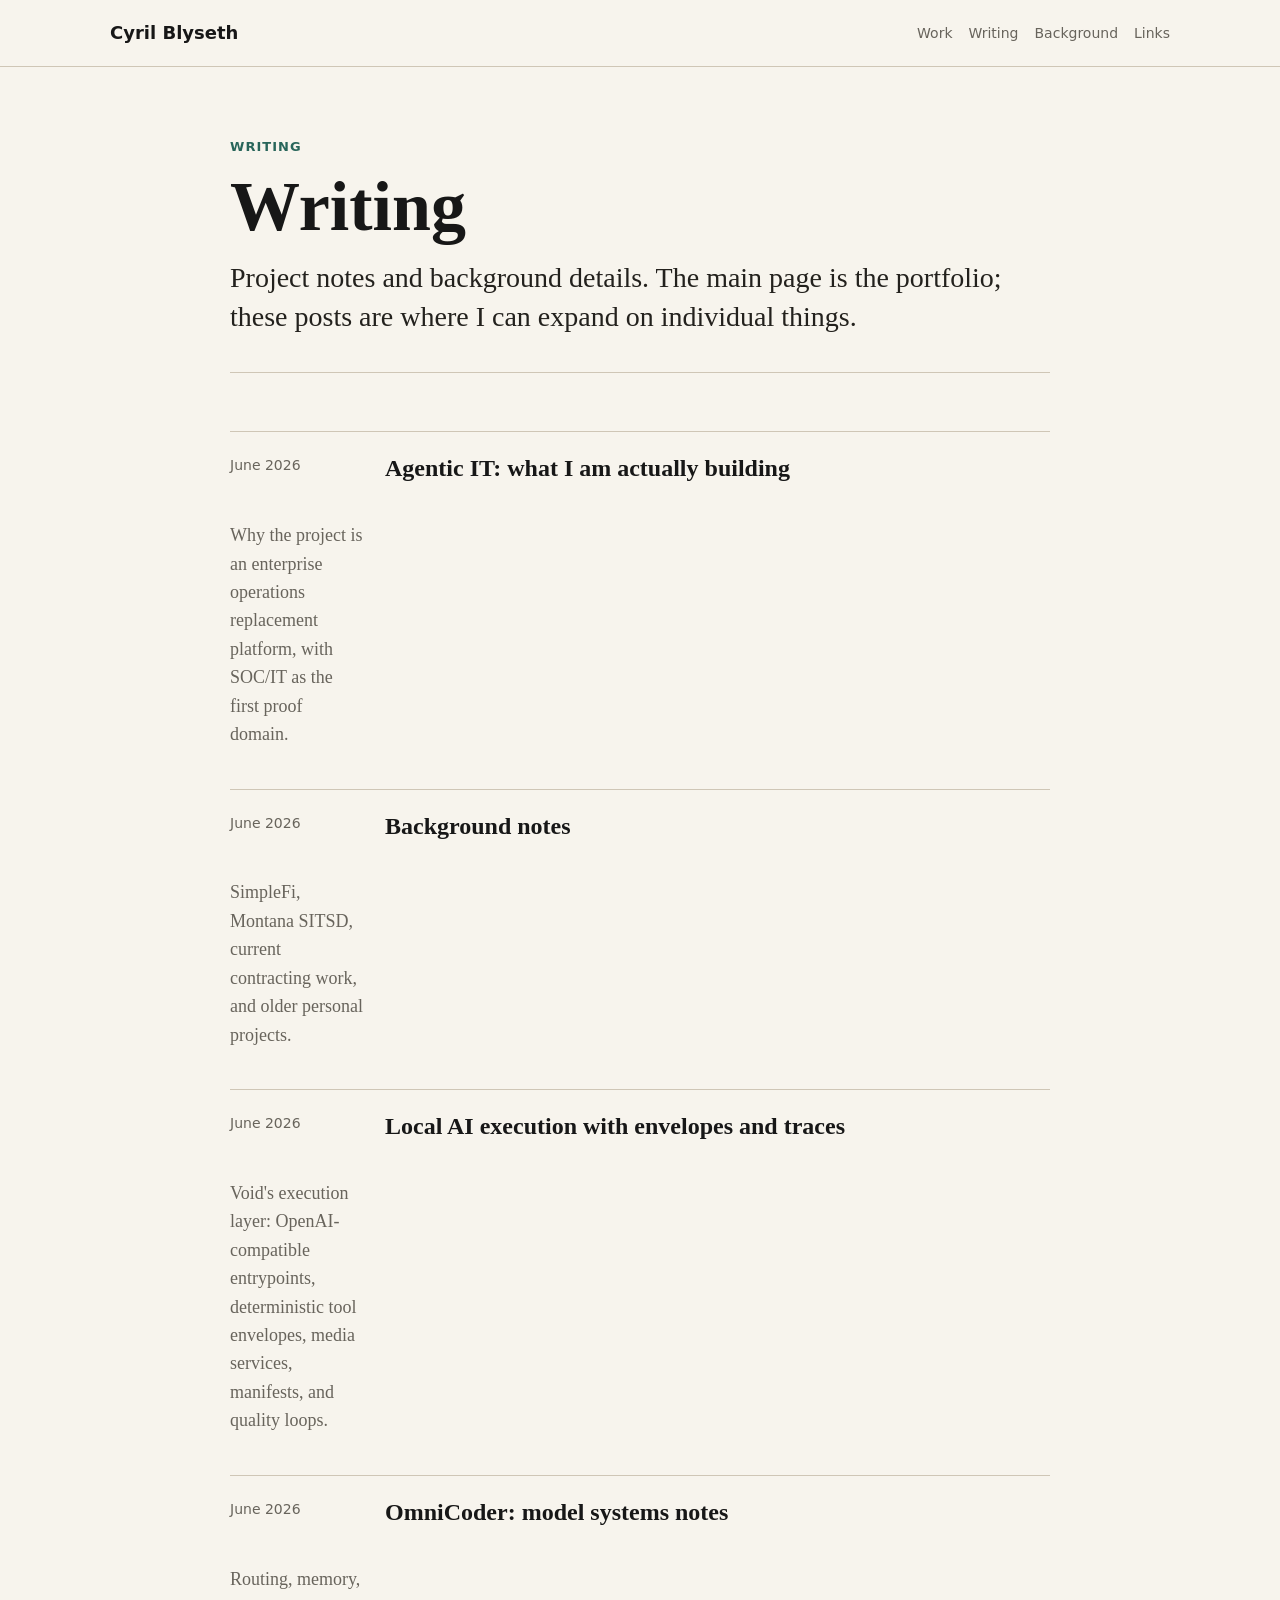
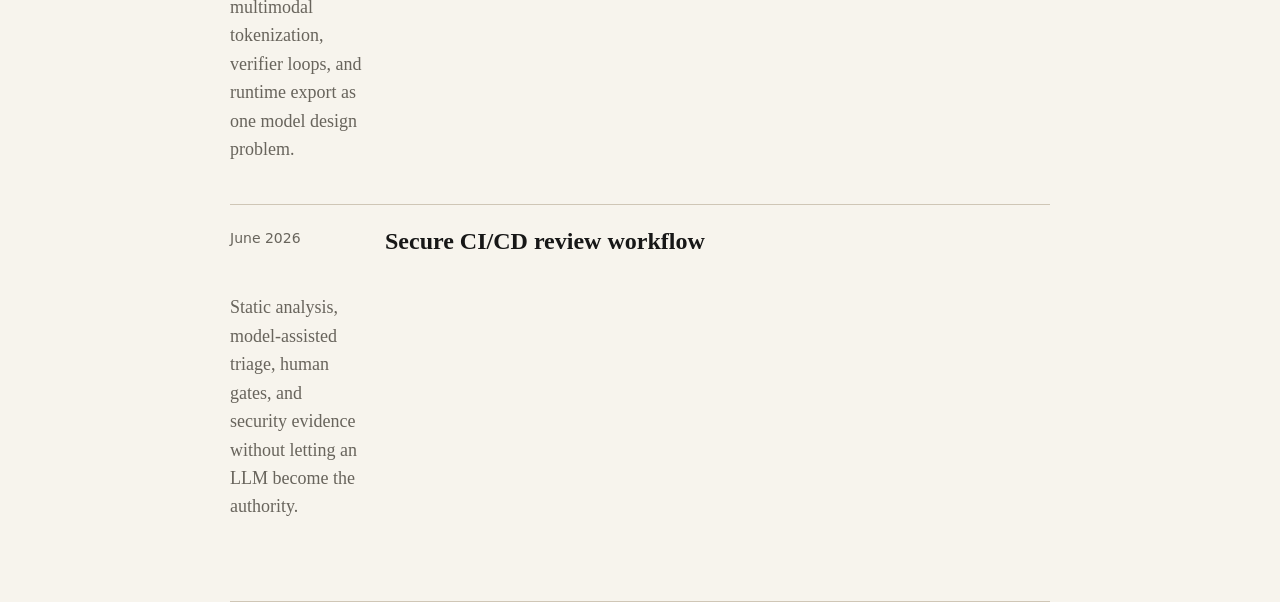
==== blog/index.html @ df4adbe0 "Redesign portfolio site" ====
<!DOCTYPE html>
<html lang="en">
<head>
  <meta charset="UTF-8">
  <meta name="viewport" content="width=device-width, initial-scale=1.0">
  <title>Writing | Cyril Blyseth</title>
  <meta name="description" content="Writing and project notes by Cyril Blyseth on agentic IT, local AI execution, omnimodal model systems, secure CI/CD automation, and background notes.">
  <meta name="robots" content="index, follow">
  <meta name="theme-color" content="#f7f4ed">
  <link rel="icon" href="../favicon.svg" type="image/svg+xml">
  <link rel="stylesheet" href="../styles.css">
</head>
<body>
  <header class="site-header">
    <div class="wrap nav">
      <a class="brand" href="../">Cyril Blyseth</a>
      <nav class="nav-links" aria-label="Primary navigation">
        <a href="../#work">Work</a>
        <a href="./">Writing</a>
        <a href="../#background">Background</a>
        <a href="../#links">Links</a>
      </nav>
    </div>
  </header>

  <main class="blog-shell">
    <section class="blog-hero">
      <p class="eyebrow">Writing</p>
      <h1>Writing</h1>
      <p class="lead">
        Project notes and background details. The main page is the portfolio;
        these posts are where I can expand on individual things.
      </p>
    </section>

    <section class="section">
      <div class="post-list">
        <a class="post-link" href="agentic-operations-control-plane.html">
          <span>June 2026</span>
          <strong>Agentic IT: what I am actually building</strong>
          <p>Why the project is an enterprise operations replacement platform, with SOC/IT as the first proof domain.</p>
        </a>
        <a class="post-link" href="from-ocr-to-agents.html">
          <span>June 2026</span>
          <strong>Background notes</strong>
          <p>SimpleFi, Montana SITSD, current contracting work, and older personal projects.</p>
        </a>
        <a class="post-link" href="local-ai-that-does-real-work.html">
          <span>June 2026</span>
          <strong>Local AI execution with envelopes and traces</strong>
          <p>Void's execution layer: OpenAI-compatible entrypoints, deterministic tool envelopes, media services, manifests, and quality loops.</p>
        </a>
        <a class="post-link" href="omnicoder-model-systems-notes.html">
          <span>June 2026</span>
          <strong>OmniCoder: model systems notes</strong>
          <p>Routing, memory, multimodal tokenization, verifier loops, and runtime export as one model design problem.</p>
        </a>
        <a class="post-link" href="secure-cicd-ai-review.html">
          <span>June 2026</span>
          <strong>Secure CI/CD review workflow</strong>
          <p>Static analysis, model-assisted triage, human gates, and security evidence without letting an LLM become the authority.</p>
        </a>
      </div>
    </section>
  </main>
</body>
</html>
---- styles.css ----
:root {
  --paper: #f7f4ed;
  --paper-2: #fffdf8;
  --ink: #171717;
  --muted: #68645c;
  --soft: #dfd8ca;
  --line: #cfc6b6;
  --accent: #28655a;
  --accent-2: #8a4b2c;
  --code: #23211d;
}

* {
  box-sizing: border-box;
}

html {
  scroll-behavior: smooth;
}

body {
  margin: 0;
  background: var(--paper);
  color: var(--ink);
  font-family: ui-serif, Georgia, "Times New Roman", serif;
  font-size: 18px;
  line-height: 1.58;
  letter-spacing: 0;
}

a {
  color: inherit;
  text-decoration-thickness: 1px;
  text-underline-offset: 0.18em;
}

.wrap {
  width: min(1060px, calc(100% - 40px));
  margin: 0 auto;
}

.site-header {
  position: sticky;
  top: 0;
  z-index: 20;
  background: rgba(247, 244, 237, 0.94);
  border-bottom: 1px solid var(--line);
  backdrop-filter: blur(14px);
}

.nav {
  min-height: 66px;
  display: flex;
  align-items: center;
  justify-content: space-between;
  gap: 20px;
}

.brand {
  font-family: ui-sans-serif, system-ui, -apple-system, BlinkMacSystemFont, "Segoe UI", sans-serif;
  font-weight: 780;
  text-decoration: none;
}

.nav-links,
.link-grid,
.post-nav {
  display: flex;
  align-items: center;
  gap: 16px;
  flex-wrap: wrap;
}

.nav-links a,
.link-grid a,
.post-nav a {
  font-family: ui-sans-serif, system-ui, -apple-system, BlinkMacSystemFont, "Segoe UI", sans-serif;
  font-size: 14px;
  color: var(--muted);
  text-decoration: none;
}

.nav-links a:hover,
.link-grid a:hover,
.post-nav a:hover {
  color: var(--ink);
  text-decoration: underline;
  text-underline-offset: 0.22em;
}

.hero {
  padding: 88px 0 58px;
  border-bottom: 1px solid var(--line);
}

.resume-hero {
  max-width: 1060px;
}

.resume-hero .lead,
.resume-hero p {
  max-width: 820px;
}

.eyebrow {
  margin: 0 0 12px;
  color: var(--accent);
  font-family: ui-sans-serif, system-ui, -apple-system, BlinkMacSystemFont, "Segoe UI", sans-serif;
  font-size: 13px;
  font-weight: 760;
  letter-spacing: 0.08em;
  text-transform: uppercase;
}

h1,
h2,
h3 {
  margin: 0;
  line-height: 1.05;
  letter-spacing: 0;
}

h1 {
  max-width: 920px;
  font-size: clamp(44px, 7vw, 84px);
}

h2 {
  max-width: 780px;
  font-size: clamp(30px, 4vw, 48px);
}

h3 {
  font-size: clamp(22px, 2.2vw, 30px);
}

p {
  margin: 16px 0 0;
}

.lead {
  color: var(--code);
  font-size: clamp(21px, 2.5vw, 28px);
  line-height: 1.38;
}

.hero-grid {
  display: grid;
  grid-template-columns: minmax(0, 1.4fr) minmax(280px, 0.72fr);
  gap: 34px;
  align-items: start;
  margin-top: 30px;
}

.alt-hero {
  align-items: center;
  border-bottom: 1px solid var(--line);
  display: grid;
  gap: 44px;
  grid-template-columns: minmax(0, 1fr) minmax(260px, 360px);
  padding: 76px 0 58px;
}

.alt-hero-copy p {
  max-width: 760px;
}

.profile-figure {
  margin: 0;
}

.profile-figure img {
  aspect-ratio: 1;
  border: 1px solid var(--line);
  display: block;
  height: auto;
  object-fit: cover;
  object-position: center 32%;
  width: 100%;
}

.tag-row {
  display: flex;
  flex-wrap: wrap;
  gap: 8px;
  margin-top: 22px;
}

.tag-row span {
  border: 1px solid var(--line);
  color: var(--muted);
  font-family: ui-sans-serif, system-ui, -apple-system, BlinkMacSystemFont, "Segoe UI", sans-serif;
  font-size: 13px;
  padding: 5px 8px;
}

.note-card {
  border: 1px solid var(--line);
  background: var(--paper-2);
  padding: 24px;
}

.note-card h2 {
  font-size: 22px;
}

.section {
  padding: 58px 0;
  border-bottom: 1px solid var(--line);
}

section[id] {
  scroll-margin-top: 88px;
}

.section-head {
  display: grid;
  grid-template-columns: minmax(180px, 0.34fr) minmax(0, 1fr);
  gap: 30px;
  align-items: start;
  margin-bottom: 30px;
}

.project-list,
.post-list,
.timeline {
  display: grid;
  gap: 18px;
}

.stat-grid {
  display: grid;
  grid-template-columns: repeat(4, minmax(0, 1fr));
  gap: 18px;
}

.alt-stats {
  display: grid;
  gap: 18px;
  grid-template-columns: repeat(4, minmax(0, 1fr));
}

.stat-grid article,
.alt-stats article {
  border-top: 1px solid var(--line);
  padding-top: 18px;
}

.stat-grid span,
.alt-stats span,
.resume-meta span {
  color: var(--muted);
  display: block;
  font-family: ui-sans-serif, system-ui, -apple-system, BlinkMacSystemFont, "Segoe UI", sans-serif;
  font-size: 13px;
  margin-bottom: 6px;
}

.stat-grid strong,
.alt-stats strong,
.resume-meta strong {
  display: block;
  line-height: 1.25;
}

.stat-grid p,
.alt-stats p {
  color: var(--muted);
  font-size: 16px;
  line-height: 1.45;
}

.resume-list {
  display: grid;
  gap: 26px;
}

.resume-list > article {
  border-top: 1px solid var(--line);
  display: grid;
  gap: 30px;
  grid-template-columns: minmax(180px, 0.34fr) minmax(0, 1fr);
  padding-top: 28px;
}

.resume-list h3 {
  font-size: clamp(22px, 2.2vw, 30px);
}

.resume-list ul {
  max-width: 780px;
}

.plain-list {
  border-top: 1px solid var(--line);
  padding-top: 8px;
}

.plain-list p {
  max-width: 820px;
  padding: 12px 0;
}

.plain-list p + p {
  border-top: 1px solid rgba(207, 198, 182, 0.7);
}

.belief-grid {
  display: grid;
  grid-template-columns: repeat(2, minmax(0, 1fr));
  gap: 18px;
}

.belief-grid article {
  border-top: 1px solid var(--line);
  padding-top: 22px;
}

.belief-grid h3 {
  font-size: clamp(22px, 2.1vw, 28px);
}

.belief-grid p {
  max-width: 480px;
}

.system-grid {
  display: grid;
  gap: 20px;
  grid-template-columns: repeat(3, minmax(0, 1fr));
}

.system-card {
  border-top: 1px solid var(--line);
  display: flex;
  flex-direction: column;
  gap: 14px;
  padding-top: 22px;
}

.system-card h3 {
  font-size: clamp(24px, 2.5vw, 34px);
}

.system-card p,
.system-card ul {
  margin-top: 0;
}

.project-actions {
  display: flex;
  flex-wrap: wrap;
  gap: 8px;
  margin-top: auto;
}

.project-actions a {
  border: 1px solid var(--line);
  color: var(--accent);
  font-family: ui-sans-serif, system-ui, -apple-system, BlinkMacSystemFont, "Segoe UI", sans-serif;
  font-size: 13px;
  padding: 6px 9px;
  text-decoration: none;
}

.project-actions a:hover {
  border-color: var(--accent);
  color: var(--ink);
}

.compact-resume p {
  max-width: 760px;
}

.project-row {
  display: grid;
  grid-template-columns: minmax(180px, 0.34fr) minmax(0, 1fr);
  gap: 30px;
  padding: 28px 0;
  border-top: 1px solid var(--line);
}

.project-meta {
  display: flex;
  flex-direction: column;
  gap: 8px;
  color: var(--muted);
  font-family: ui-sans-serif, system-ui, -apple-system, BlinkMacSystemFont, "Segoe UI", sans-serif;
  font-size: 14px;
}

.project-meta a {
  color: var(--accent);
}

.project-body p,
.project-body ul {
  max-width: 760px;
}

ul {
  margin: 16px 0 0;
  padding-left: 22px;
}

li + li {
  margin-top: 8px;
}

.post-link {
  display: grid;
  grid-template-columns: minmax(120px, 0.2fr) minmax(0, 1fr);
  gap: 22px;
  padding: 22px 0;
  border-top: 1px solid var(--line);
  text-decoration: none;
}

.post-link span,
.timeline span,
.byline {
  color: var(--muted);
  font-family: ui-sans-serif, system-ui, -apple-system, BlinkMacSystemFont, "Segoe UI", sans-serif;
  font-size: 14px;
}

.post-link strong {
  display: block;
  font-size: 24px;
  line-height: 1.2;
}

.post-link p {
  color: var(--muted);
  max-width: 760px;
}

.timeline article {
  display: grid;
  grid-template-columns: minmax(120px, 0.2fr) minmax(0, 1fr);
  gap: 22px;
  padding: 22px 0;
  border-top: 1px solid var(--line);
}

.timeline p {
  max-width: 760px;
}

.compact {
  display: flex;
  align-items: end;
  justify-content: space-between;
  gap: 24px;
}

.site-footer {
  padding: 34px 0 46px;
  color: var(--muted);
  font-size: 15px;
}

.blog-shell {
  width: min(820px, calc(100% - 40px));
  margin: 0 auto;
}

.blog-hero {
  padding: 70px 0 36px;
  border-bottom: 1px solid var(--line);
}

.blog-hero h1 {
  font-size: clamp(40px, 6vw, 70px);
}

.article {
  padding: 44px 0 70px;
}

.article h2 {
  margin-top: 42px;
  font-size: clamp(28px, 4vw, 40px);
}

.article h3 {
  margin-top: 30px;
}

.article p,
.article ul,
.article pre {
  max-width: 760px;
}

.article code {
  color: var(--accent-2);
  font-size: 0.95em;
}

.article pre {
  overflow-x: auto;
  padding: 18px;
  background: #ebe4d6;
  border: 1px solid var(--line);
}

.article blockquote {
  margin: 28px 0;
  padding: 8px 0 8px 22px;
  border-left: 4px solid var(--accent);
  color: var(--code);
  font-size: 22px;
  line-height: 1.45;
}

@media (max-width: 760px) {
  body {
    font-size: 17px;
  }

  .nav {
    align-items: flex-start;
    flex-direction: column;
    padding: 14px 0;
  }

  .hero {
    padding-top: 54px;
  }

  .alt-hero {
    grid-template-columns: 1fr;
    padding-top: 54px;
  }

  .profile-figure {
    max-width: 260px;
  }

  .hero-grid,
  .belief-grid,
  .stat-grid,
  .alt-stats,
  .system-grid,
  .section-head,
  .resume-list > article,
  .project-row,
  .post-link,
  .timeline article {
    grid-template-columns: 1fr;
    gap: 14px;
  }

  .compact {
    align-items: flex-start;
    flex-direction: column;
  }
}
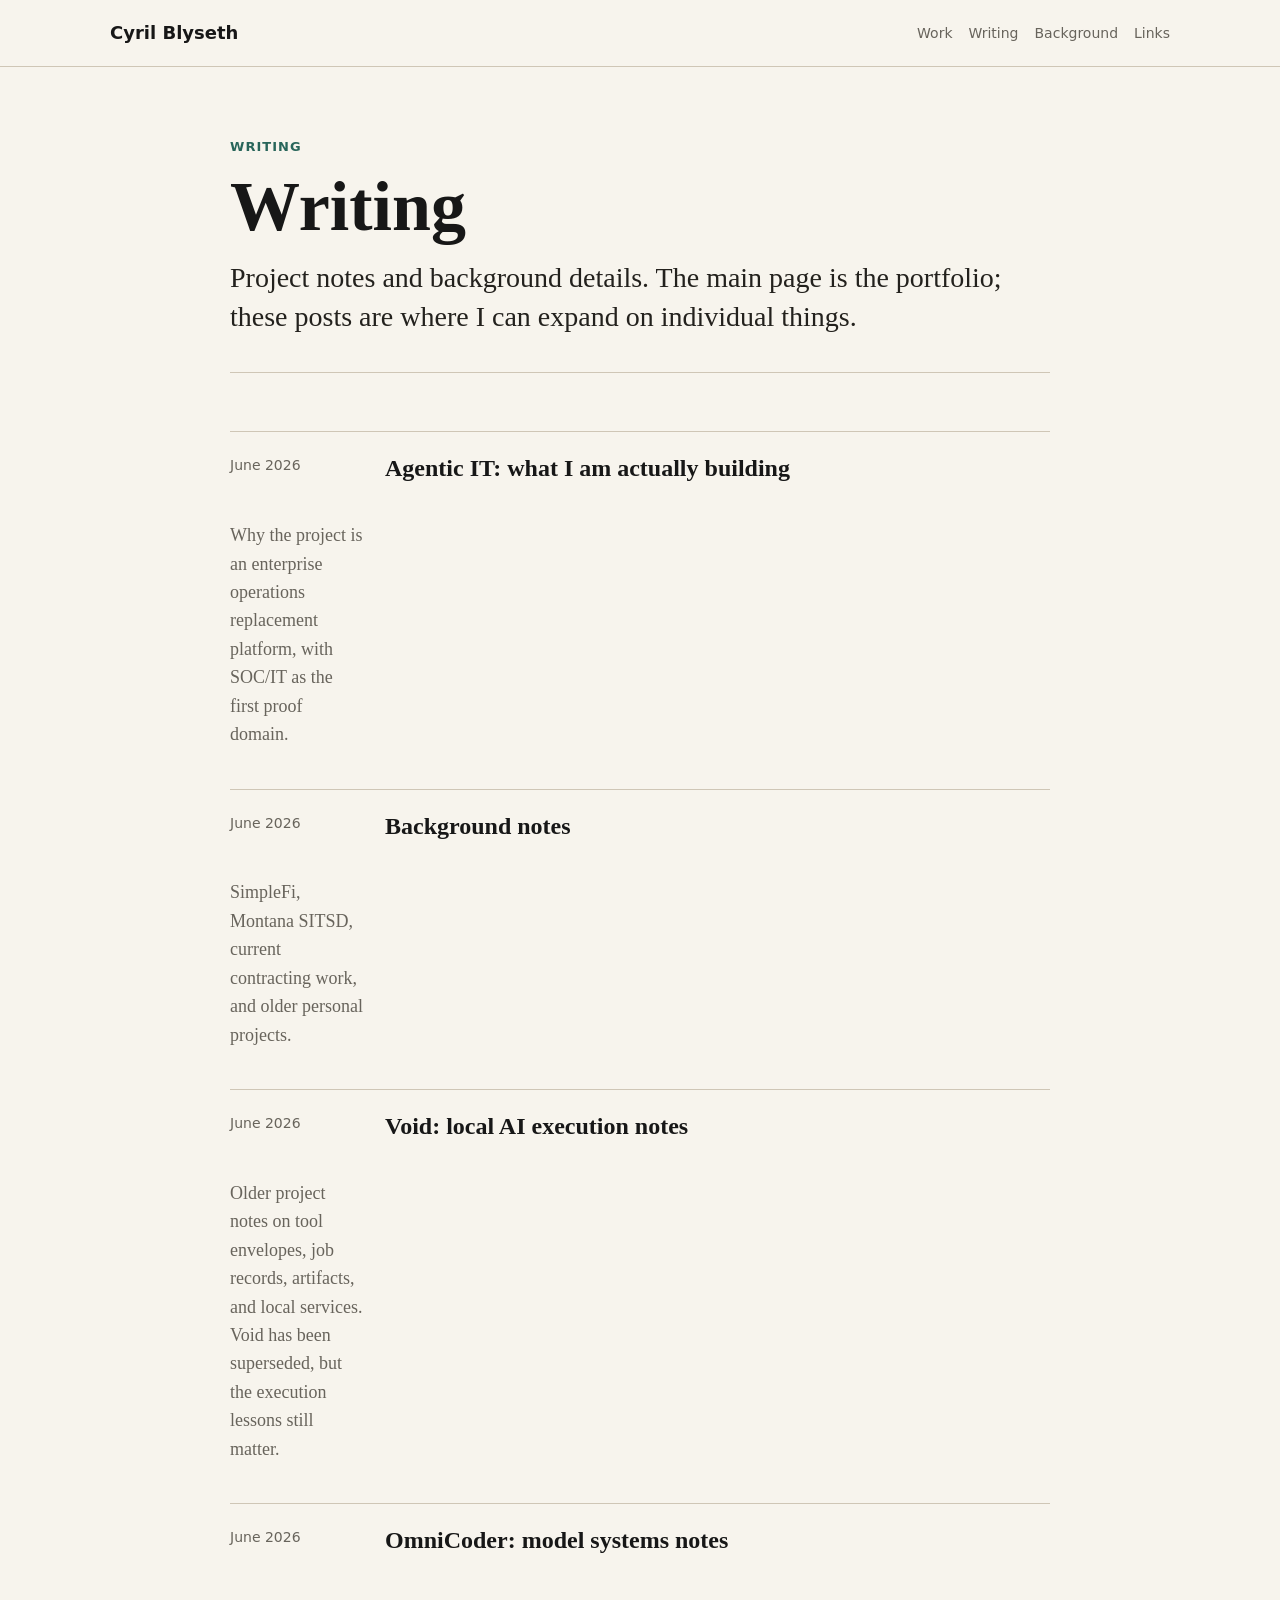
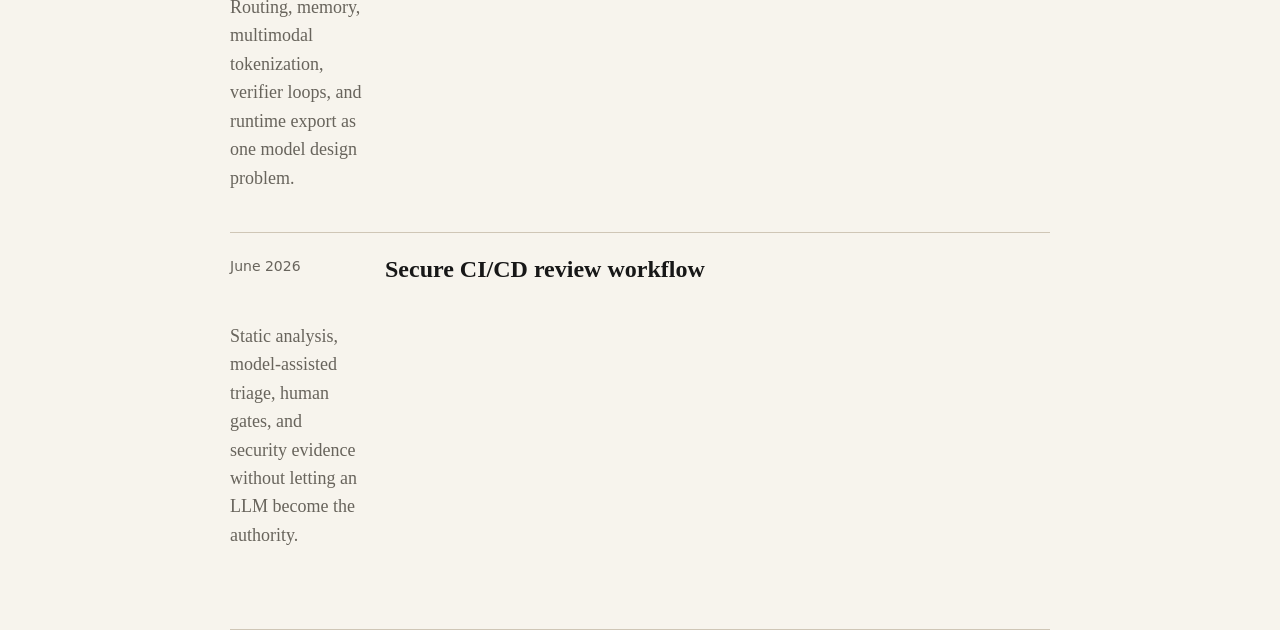
==== commit cfa9a5ae: "Clarify current portfolio work" ====
--- a/blog/index.html
+++ b/blog/index.html
@@ -4,7 +4,7 @@
   <meta charset="UTF-8">
   <meta name="viewport" content="width=device-width, initial-scale=1.0">
   <title>Writing | Cyril Blyseth</title>
-  <meta name="description" content="Writing and project notes by Cyril Blyseth on agentic IT, local AI execution, omnimodal model systems, secure CI/CD automation, and background notes.">
+  <meta name="description" content="Writing and project notes by Cyril Blyseth on agentic IT, older local AI execution work, omnimodal model systems, secure CI/CD automation, and background notes.">
   <meta name="robots" content="index, follow">
   <meta name="theme-color" content="#f7f4ed">
   <link rel="icon" href="../favicon.svg" type="image/svg+xml">
@@ -47,8 +47,8 @@
         </a>
         <a class="post-link" href="local-ai-that-does-real-work.html">
           <span>June 2026</span>
-          <strong>Local AI execution with envelopes and traces</strong>
-          <p>Void's execution layer: OpenAI-compatible entrypoints, deterministic tool envelopes, media services, manifests, and quality loops.</p>
+          <strong>Void: local AI execution notes</strong>
+          <p>Older project notes on tool envelopes, job records, artifacts, and local services. Void has been superseded, but the execution lessons still matter.</p>
         </a>
         <a class="post-link" href="omnicoder-model-systems-notes.html">
           <span>June 2026</span>
--- a/styles.css
+++ b/styles.css
@@ -336,6 +336,10 @@
   flex-direction: column;
   gap: 14px;
   padding-top: 22px;
+}
+
+.older-work {
+  margin-top: 42px;
 }
 
 .system-card h3 {
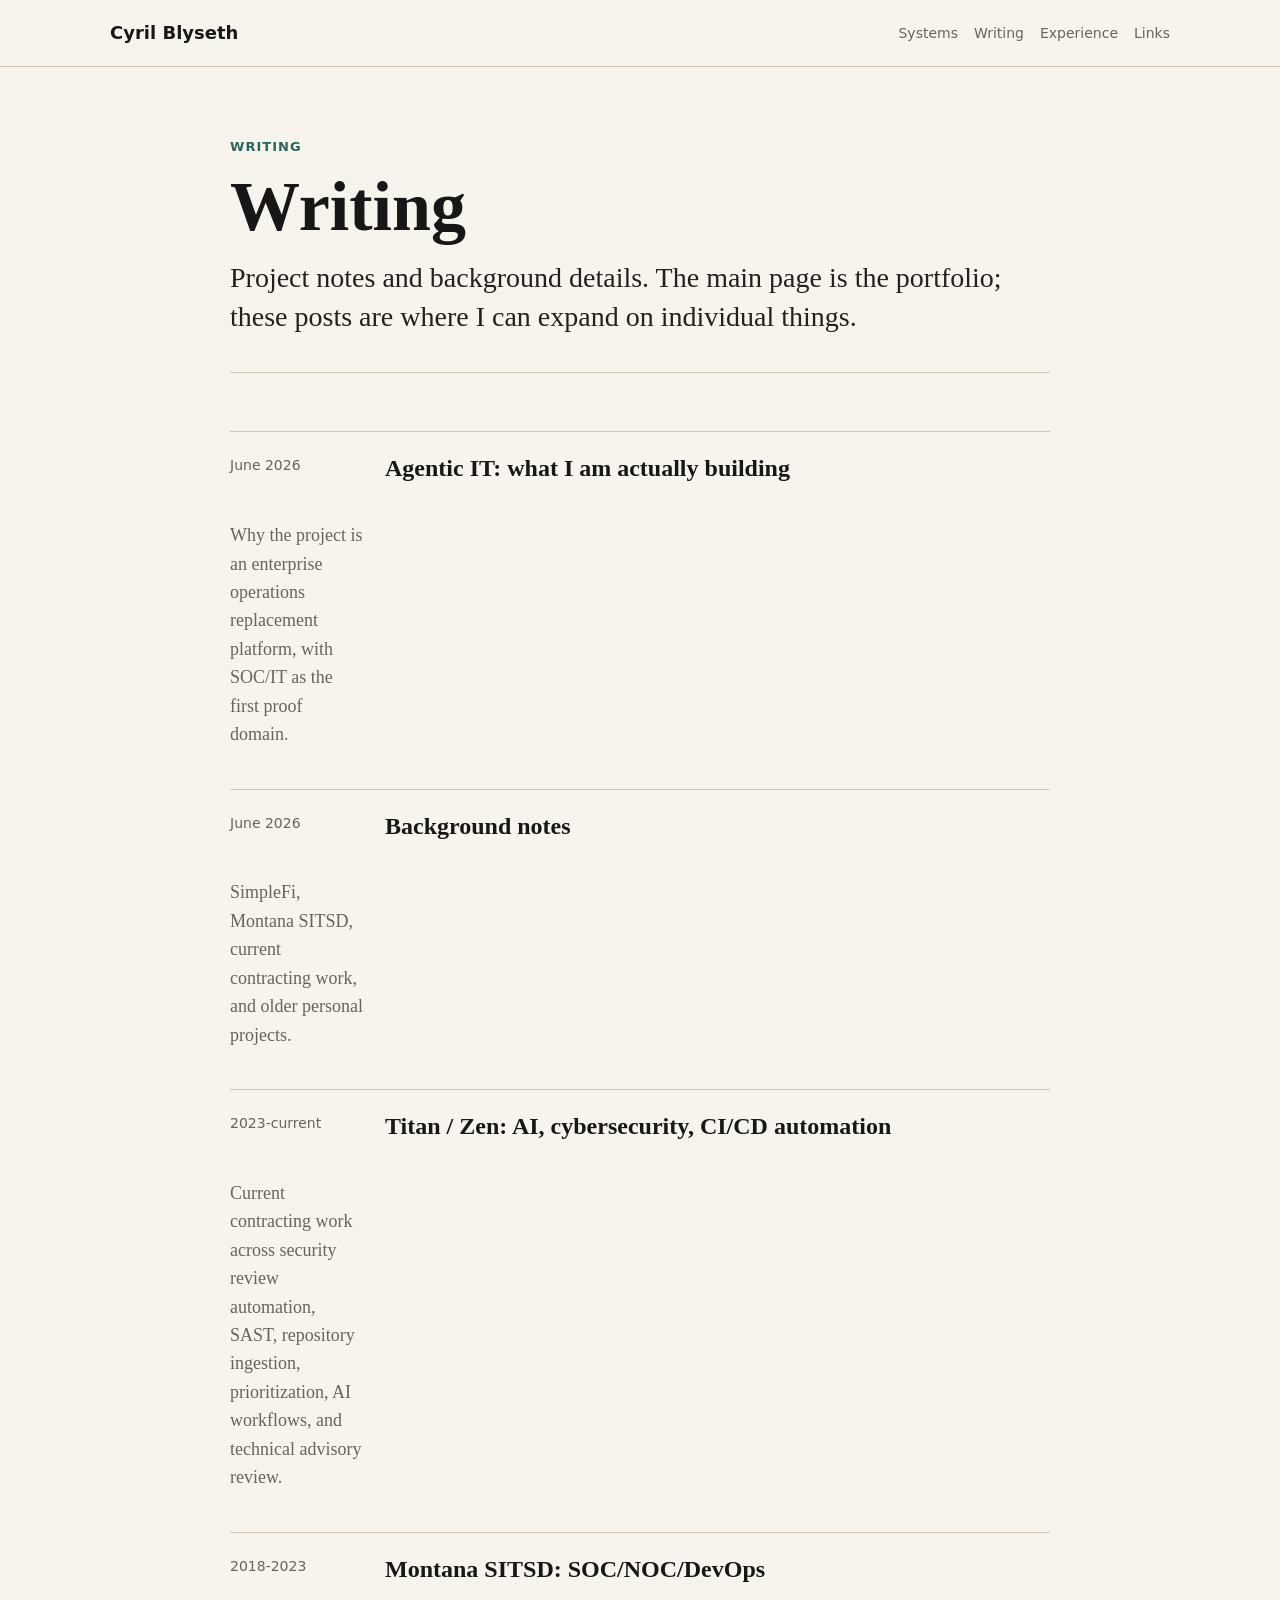
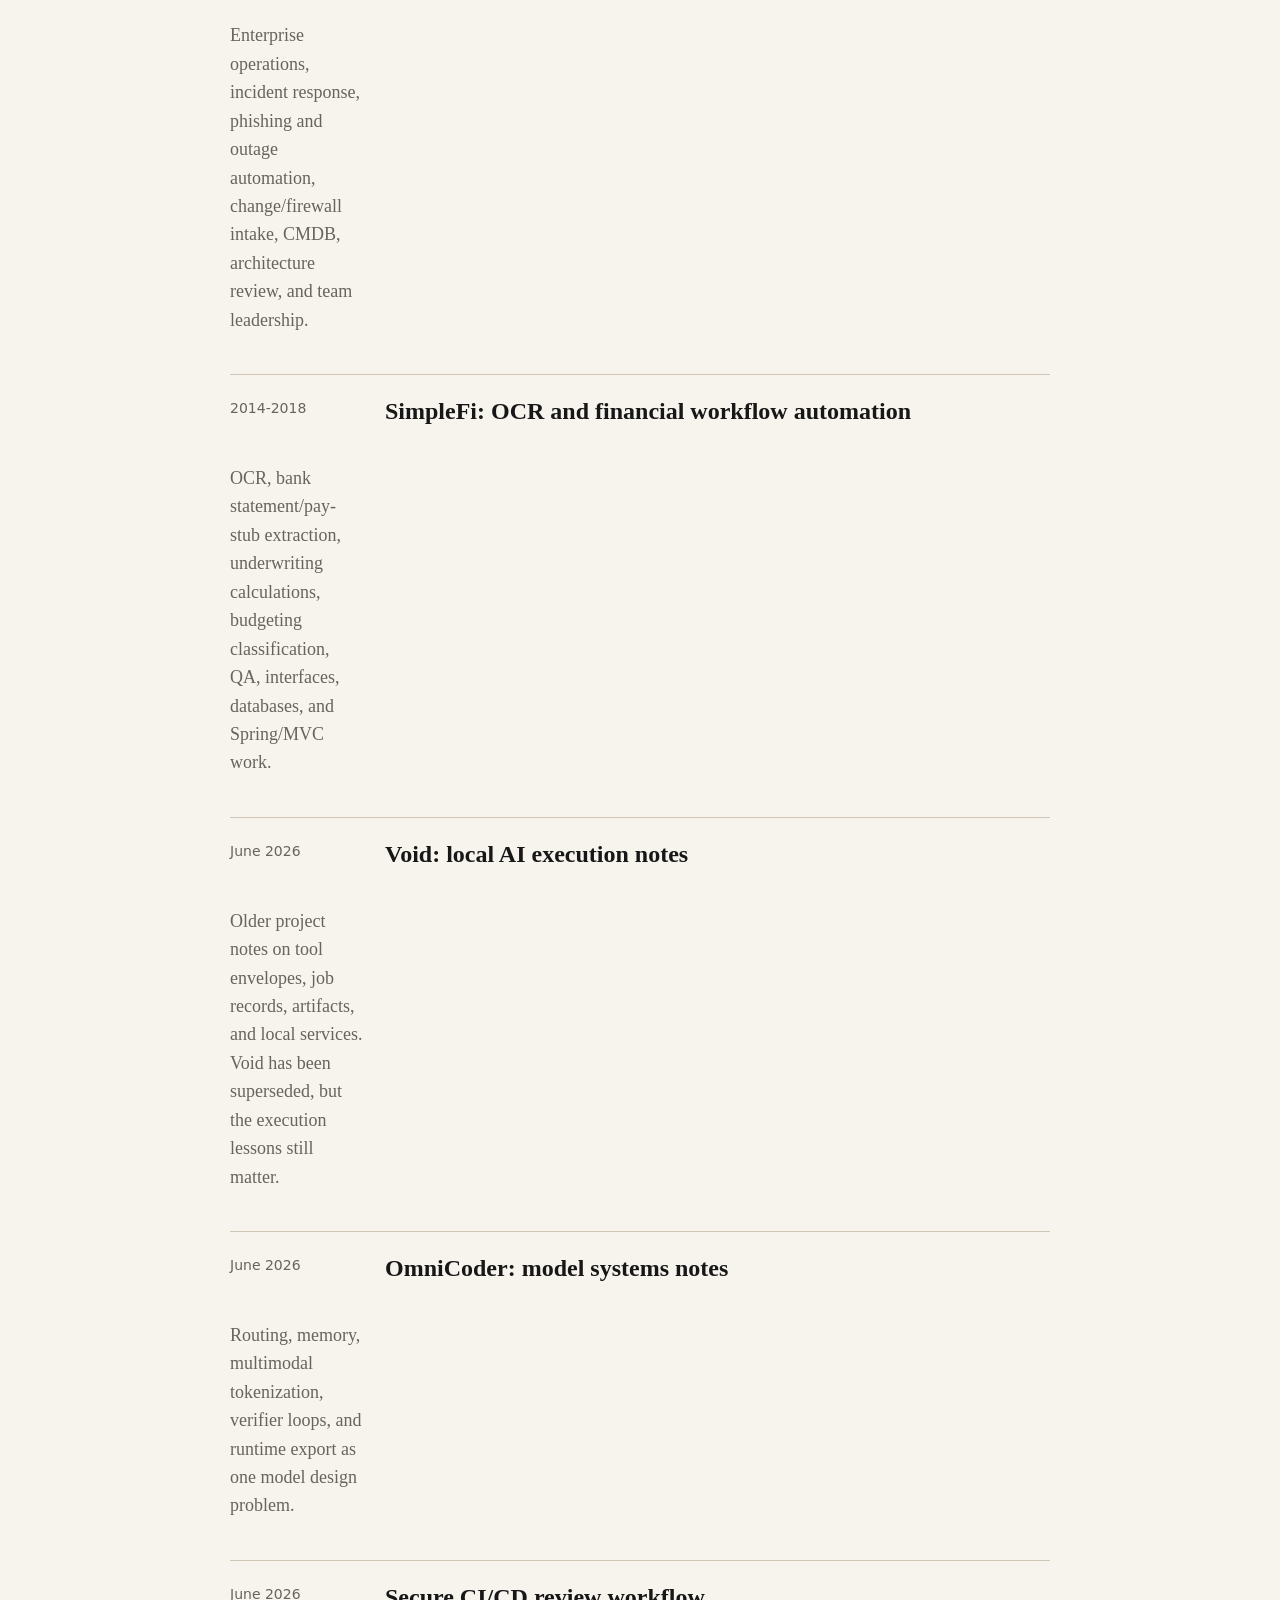
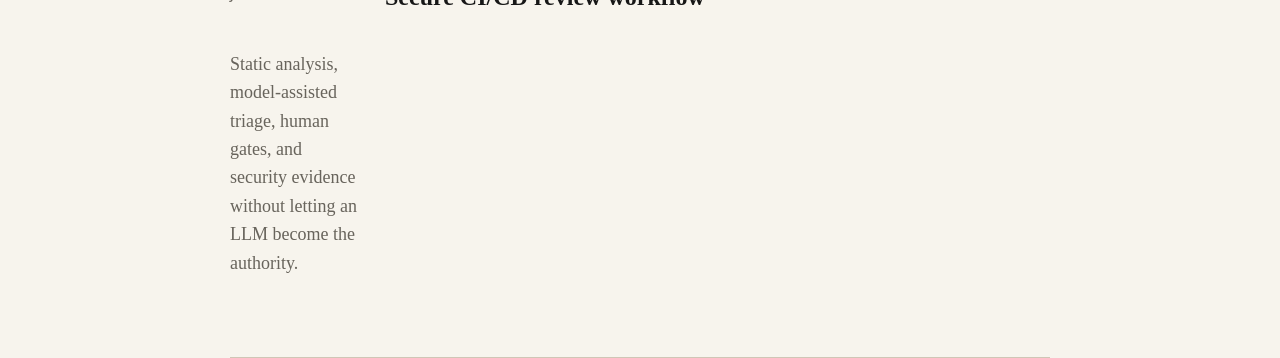
==== commit 3866cefa: "Add experience detail pages" ====
--- a/blog/index.html
+++ b/blog/index.html
@@ -4,7 +4,7 @@
   <meta charset="UTF-8">
   <meta name="viewport" content="width=device-width, initial-scale=1.0">
   <title>Writing | Cyril Blyseth</title>
-  <meta name="description" content="Writing and project notes by Cyril Blyseth on agentic IT, older local AI execution work, omnimodal model systems, secure CI/CD automation, and background notes.">
+  <meta name="description" content="Writing, project notes, and experience details by Cyril Blyseth on agentic IT, CI/CD security automation, SOC/NOC/DevOps, OCR workflows, local AI, and model systems.">
   <meta name="robots" content="index, follow">
   <meta name="theme-color" content="#f7f4ed">
   <link rel="icon" href="../favicon.svg" type="image/svg+xml">
@@ -15,9 +15,9 @@
     <div class="wrap nav">
       <a class="brand" href="../">Cyril Blyseth</a>
       <nav class="nav-links" aria-label="Primary navigation">
-        <a href="../#work">Work</a>
+        <a href="../#systems">Systems</a>
         <a href="./">Writing</a>
-        <a href="../#background">Background</a>
+        <a href="../#experience">Experience</a>
         <a href="../#links">Links</a>
       </nav>
     </div>
@@ -45,6 +45,21 @@
           <strong>Background notes</strong>
           <p>SimpleFi, Montana SITSD, current contracting work, and older personal projects.</p>
         </a>
+        <a class="post-link" href="titan-zen-ai-cybersecurity-cicd.html">
+          <span>2023-current</span>
+          <strong>Titan / Zen: AI, cybersecurity, CI/CD automation</strong>
+          <p>Current contracting work across security review automation, SAST, repository ingestion, prioritization, AI workflows, and technical advisory review.</p>
+        </a>
+        <a class="post-link" href="montana-sitsd-soc-noc-devops.html">
+          <span>2018-2023</span>
+          <strong>Montana SITSD: SOC/NOC/DevOps</strong>
+          <p>Enterprise operations, incident response, phishing and outage automation, change/firewall intake, CMDB, architecture review, and team leadership.</p>
+        </a>
+        <a class="post-link" href="simplefi-ocr-financial-workflows.html">
+          <span>2014-2018</span>
+          <strong>SimpleFi: OCR and financial workflow automation</strong>
+          <p>OCR, bank statement/pay-stub extraction, underwriting calculations, budgeting classification, QA, interfaces, databases, and Spring/MVC work.</p>
+        </a>
         <a class="post-link" href="local-ai-that-does-real-work.html">
           <span>June 2026</span>
           <strong>Void: local AI execution notes</strong>
--- a/styles.css
+++ b/styles.css
@@ -275,7 +275,8 @@
   gap: 26px;
 }
 
-.resume-list > article {
+.resume-list > article,
+.resume-entry {
   border-top: 1px solid var(--line);
   display: grid;
   gap: 30px;
@@ -283,6 +284,18 @@
   padding-top: 28px;
 }
 
+.resume-entry {
+  color: inherit;
+  text-decoration: none;
+}
+
+.resume-entry:hover h3,
+.resume-entry:focus-visible h3 {
+  text-decoration: underline;
+  text-decoration-thickness: 1px;
+  text-underline-offset: 0.16em;
+}
+
 .resume-list h3 {
   font-size: clamp(22px, 2.2vw, 30px);
 }
@@ -303,6 +316,43 @@
 
 .plain-list p + p {
   border-top: 1px solid rgba(207, 198, 182, 0.7);
+}
+
+.proof-gallery {
+  display: grid;
+  gap: 28px;
+  grid-template-columns: repeat(2, minmax(0, 1fr));
+  margin-top: 34px;
+}
+
+.proof-card {
+  border-top: 1px solid var(--line);
+  margin: 0;
+  padding-top: 18px;
+}
+
+.proof-card-wide {
+  grid-column: 1 / -1;
+}
+
+.proof-card img {
+  background: #101722;
+  border: 1px solid var(--line);
+  display: block;
+  height: auto;
+  width: 100%;
+}
+
+.proof-card figcaption {
+  color: var(--muted);
+  font-family: ui-sans-serif, system-ui, -apple-system, BlinkMacSystemFont, "Segoe UI", sans-serif;
+  font-size: 14px;
+  line-height: 1.45;
+  margin-top: 10px;
+}
+
+.article .proof-gallery {
+  grid-template-columns: 1fr;
 }
 
 .belief-grid {
@@ -374,6 +424,14 @@
 
 .compact-resume p {
   max-width: 760px;
+}
+
+.detail-link {
+  color: var(--accent);
+  display: inline-block;
+  font-family: ui-sans-serif, system-ui, -apple-system, BlinkMacSystemFont, "Segoe UI", sans-serif;
+  font-size: 13px;
+  margin-top: 14px;
 }
 
 .project-row {
@@ -544,11 +602,13 @@
 
   .hero-grid,
   .belief-grid,
+  .proof-gallery,
   .stat-grid,
   .alt-stats,
   .system-grid,
   .section-head,
   .resume-list > article,
+  .resume-entry,
   .project-row,
   .post-link,
   .timeline article {
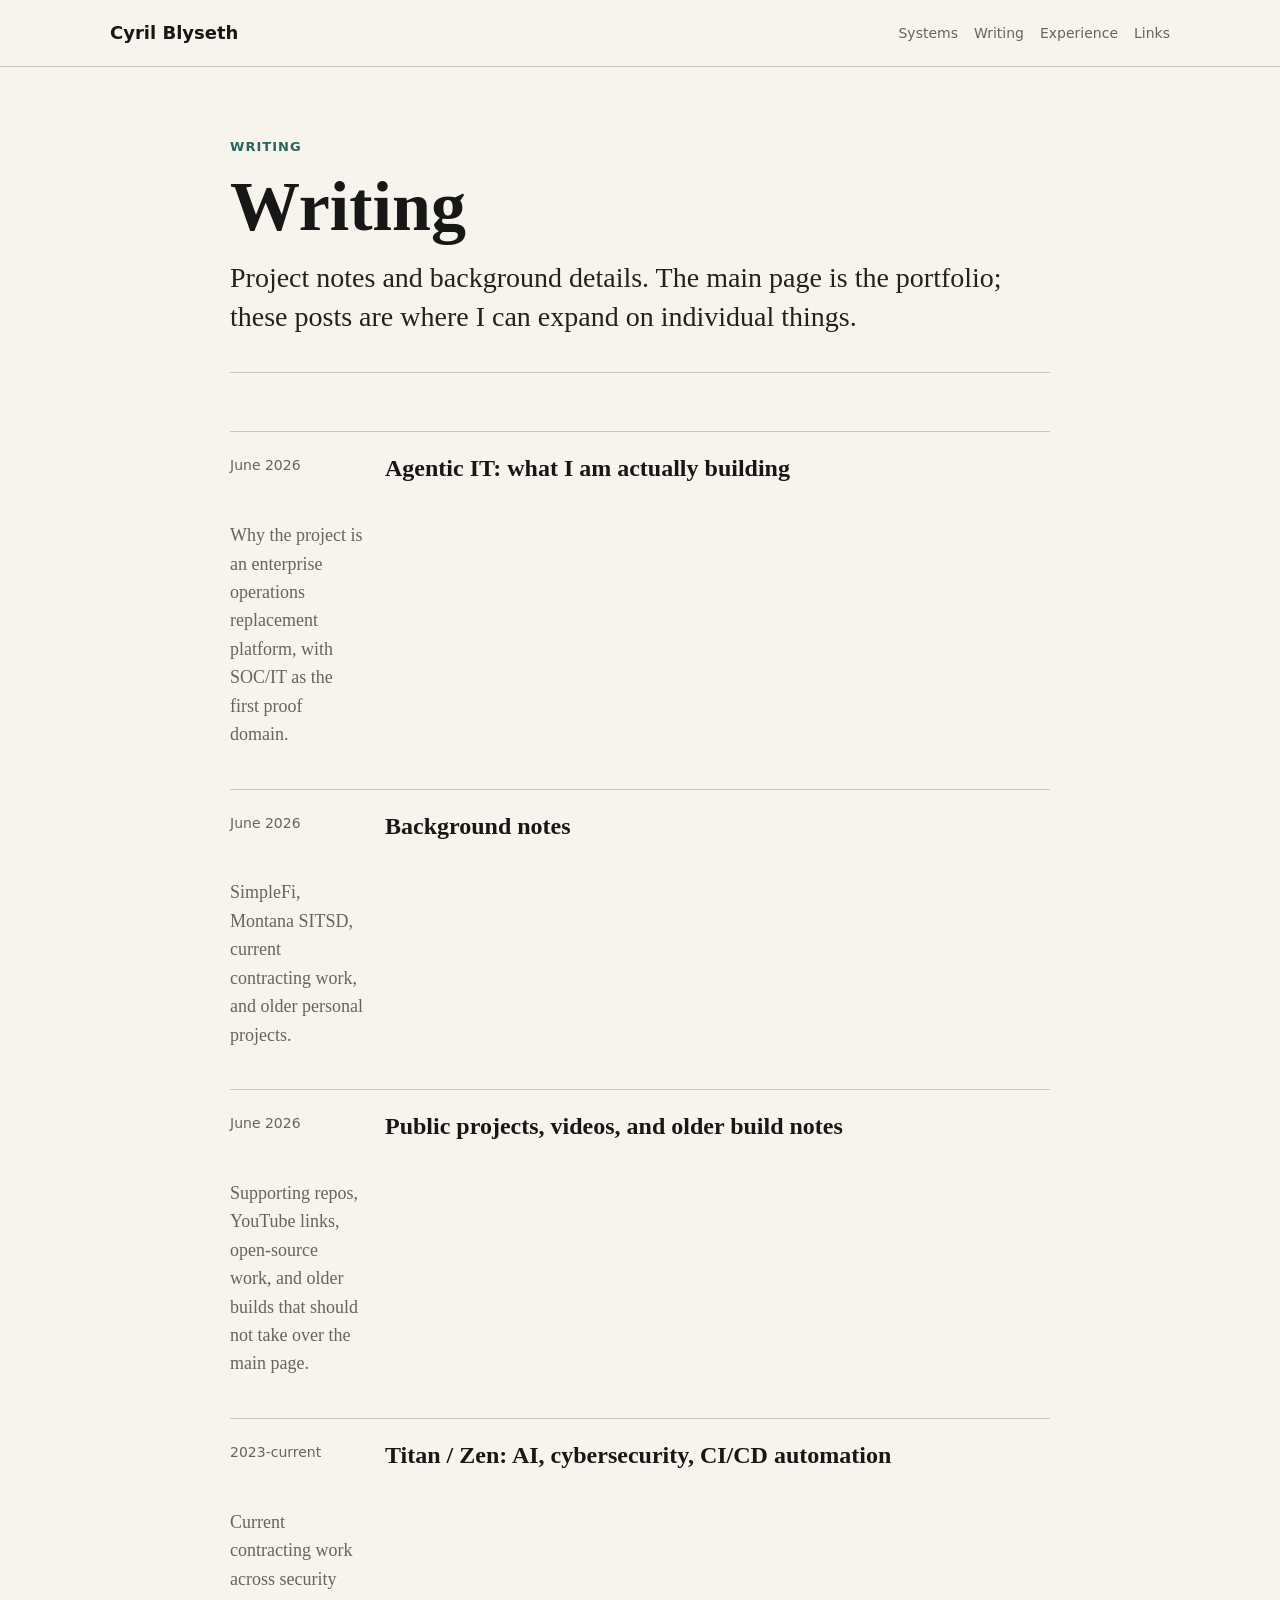
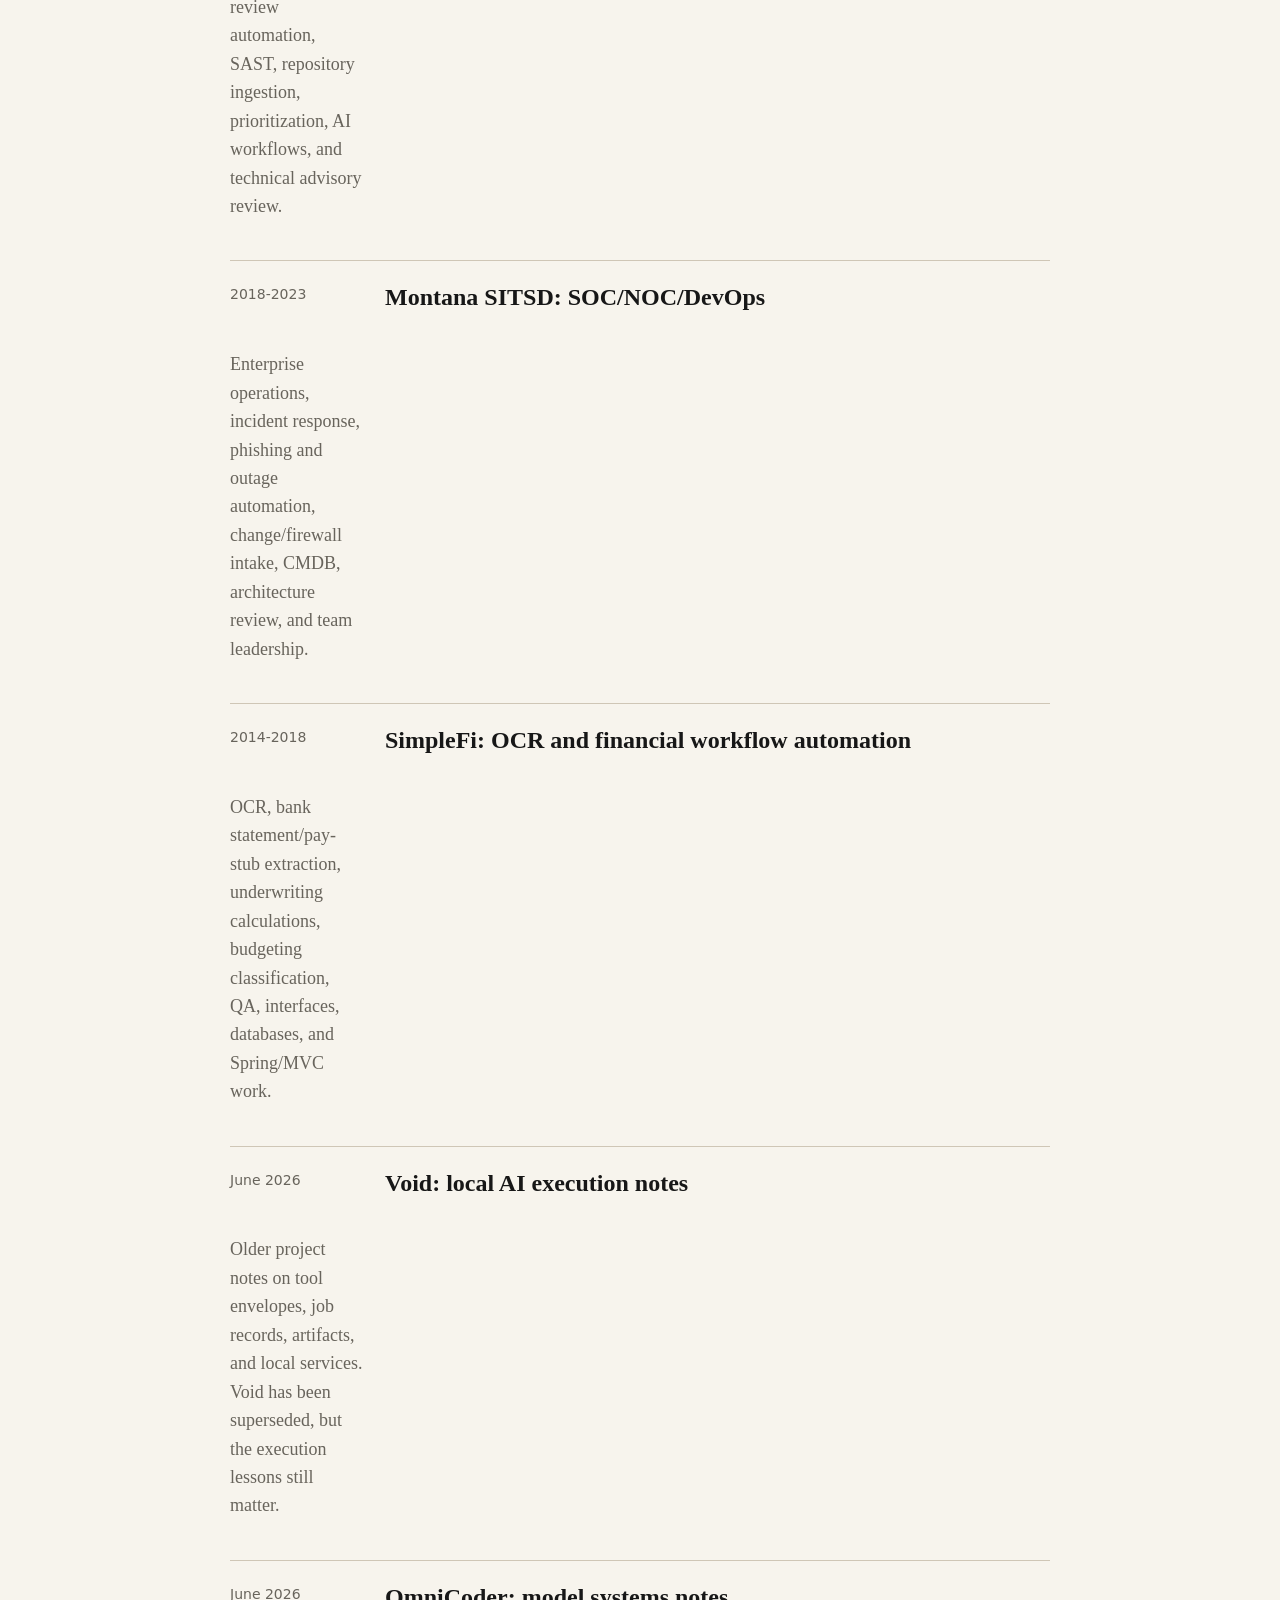
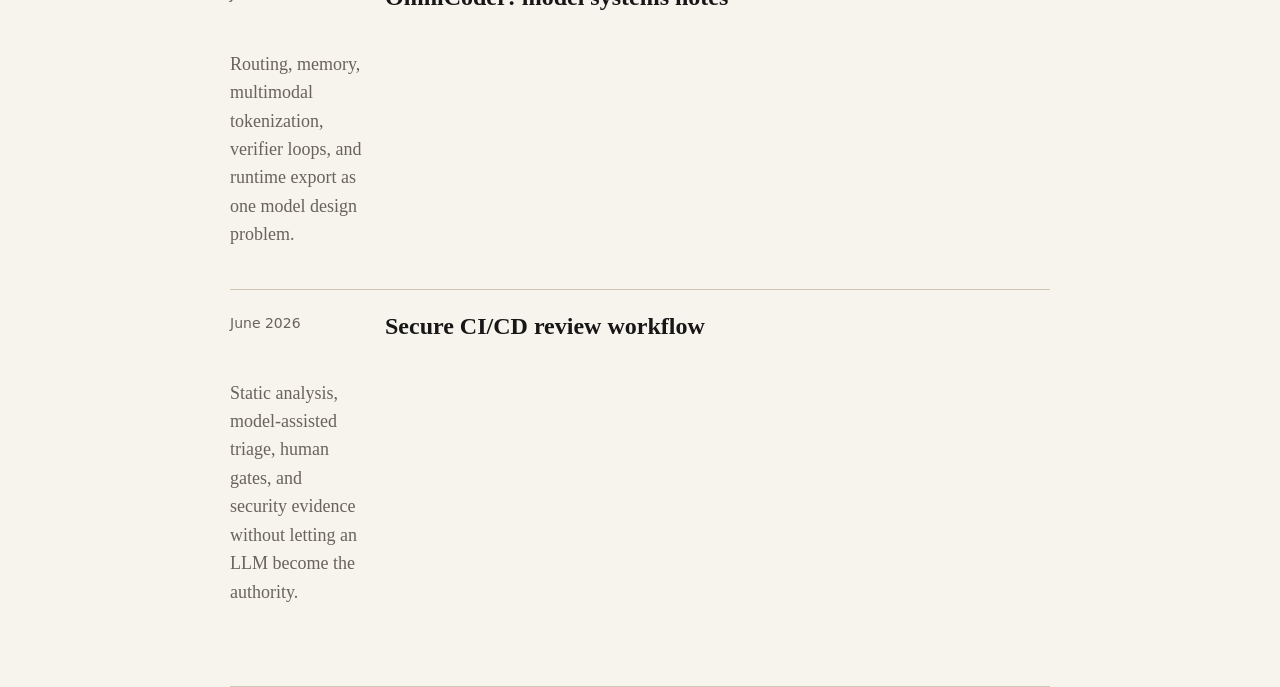
==== commit 0fc537a0: "Add public project details and profile links" ====
--- a/blog/index.html
+++ b/blog/index.html
@@ -45,6 +45,11 @@
           <strong>Background notes</strong>
           <p>SimpleFi, Montana SITSD, current contracting work, and older personal projects.</p>
         </a>
+        <a class="post-link" href="public-projects-and-videos.html">
+          <span>June 2026</span>
+          <strong>Public projects, videos, and older build notes</strong>
+          <p>Supporting repos, YouTube links, open-source work, and older builds that should not take over the main page.</p>
+        </a>
         <a class="post-link" href="titan-zen-ai-cybersecurity-cicd.html">
           <span>2023-current</span>
           <strong>Titan / Zen: AI, cybersecurity, CI/CD automation</strong>
--- a/styles.css
+++ b/styles.css
@@ -154,11 +154,10 @@
 
 .alt-hero {
   align-items: center;
-  border-bottom: 1px solid var(--line);
   display: grid;
   gap: 44px;
   grid-template-columns: minmax(0, 1fr) minmax(260px, 360px);
-  padding: 76px 0 58px;
+  padding: 76px 0 34px;
 }
 
 .alt-hero-copy p {
@@ -194,6 +193,27 @@
   padding: 5px 8px;
 }
 
+.profile-links {
+  display: flex;
+  flex-wrap: wrap;
+  gap: 14px;
+  margin-top: 20px;
+}
+
+.profile-links a {
+  color: var(--accent);
+  font-family: ui-sans-serif, system-ui, -apple-system, BlinkMacSystemFont, "Segoe UI", sans-serif;
+  font-size: 14px;
+  font-weight: 650;
+  text-decoration: none;
+}
+
+.profile-links a:hover {
+  color: var(--ink);
+  text-decoration: underline;
+  text-underline-offset: 0.22em;
+}
+
 .note-card {
   border: 1px solid var(--line);
   background: var(--paper-2);
@@ -235,15 +255,22 @@
 }
 
 .alt-stats {
+  border-bottom: 0;
   display: grid;
   gap: 18px;
   grid-template-columns: repeat(4, minmax(0, 1fr));
+  padding-top: 34px;
 }
 
 .stat-grid article,
 .alt-stats article {
   border-top: 1px solid var(--line);
   padding-top: 18px;
+}
+
+.alt-stats article {
+  border-top: 0;
+  padding-top: 0;
 }
 
 .stat-grid span,
@@ -392,6 +419,35 @@
   margin-top: 42px;
 }
 
+.supporting-work {
+  margin-top: 42px;
+}
+
+.support-grid {
+  display: grid;
+  gap: 20px;
+  grid-template-columns: repeat(3, minmax(0, 1fr));
+}
+
+.support-grid article {
+  border-top: 1px solid var(--line);
+  display: flex;
+  flex-direction: column;
+  gap: 12px;
+  padding-top: 20px;
+}
+
+.support-grid h3 {
+  font-size: clamp(22px, 2.2vw, 30px);
+}
+
+.support-grid p {
+  color: var(--muted);
+  font-size: 16px;
+  line-height: 1.5;
+  margin-top: 0;
+}
+
 .system-card h3 {
   font-size: clamp(24px, 2.5vw, 34px);
 }
@@ -540,6 +596,10 @@
   padding: 44px 0 70px;
 }
 
+.article h1 {
+  overflow-wrap: anywhere;
+}
+
 .article h2 {
   margin-top: 42px;
   font-size: clamp(28px, 4vw, 40px);
@@ -558,6 +618,10 @@
 .article code {
   color: var(--accent-2);
   font-size: 0.95em;
+}
+
+.article a {
+  overflow-wrap: anywhere;
 }
 
 .article pre {
@@ -606,6 +670,7 @@
   .stat-grid,
   .alt-stats,
   .system-grid,
+  .support-grid,
   .section-head,
   .resume-list > article,
   .resume-entry,
